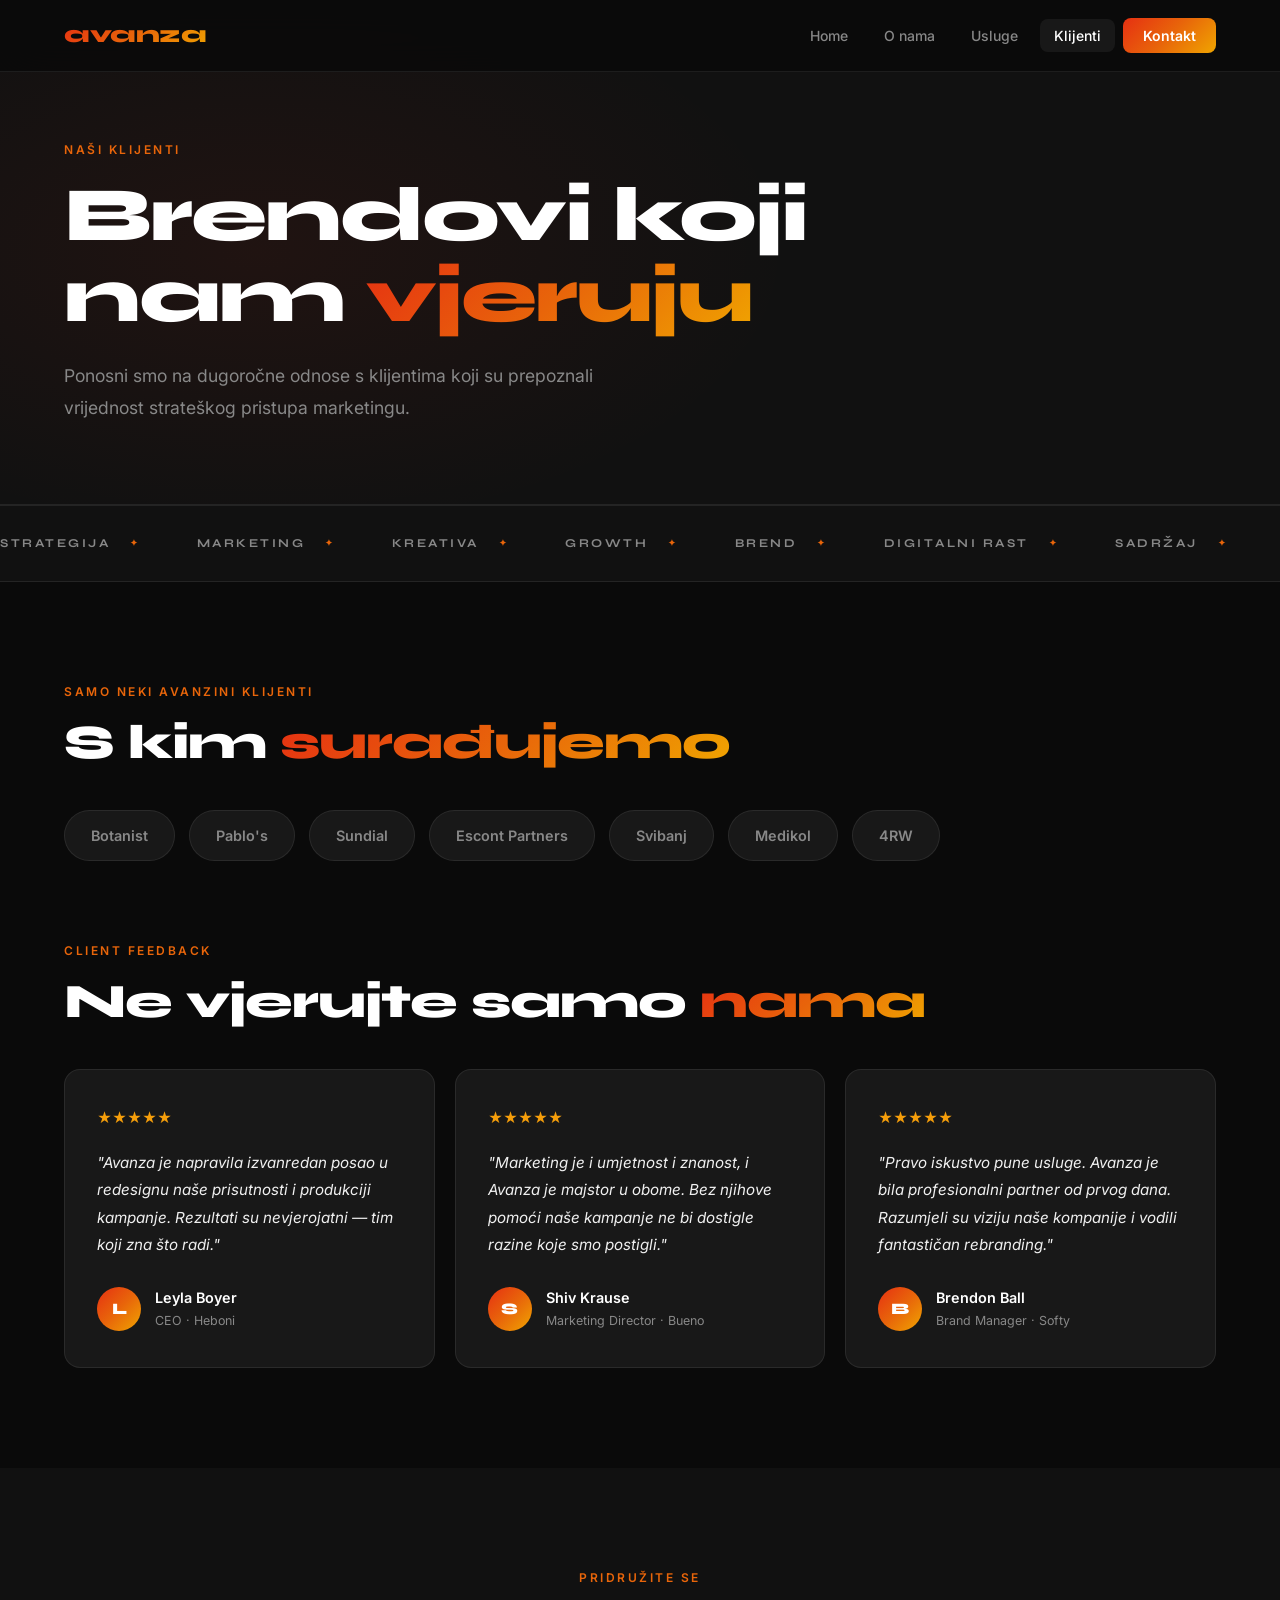
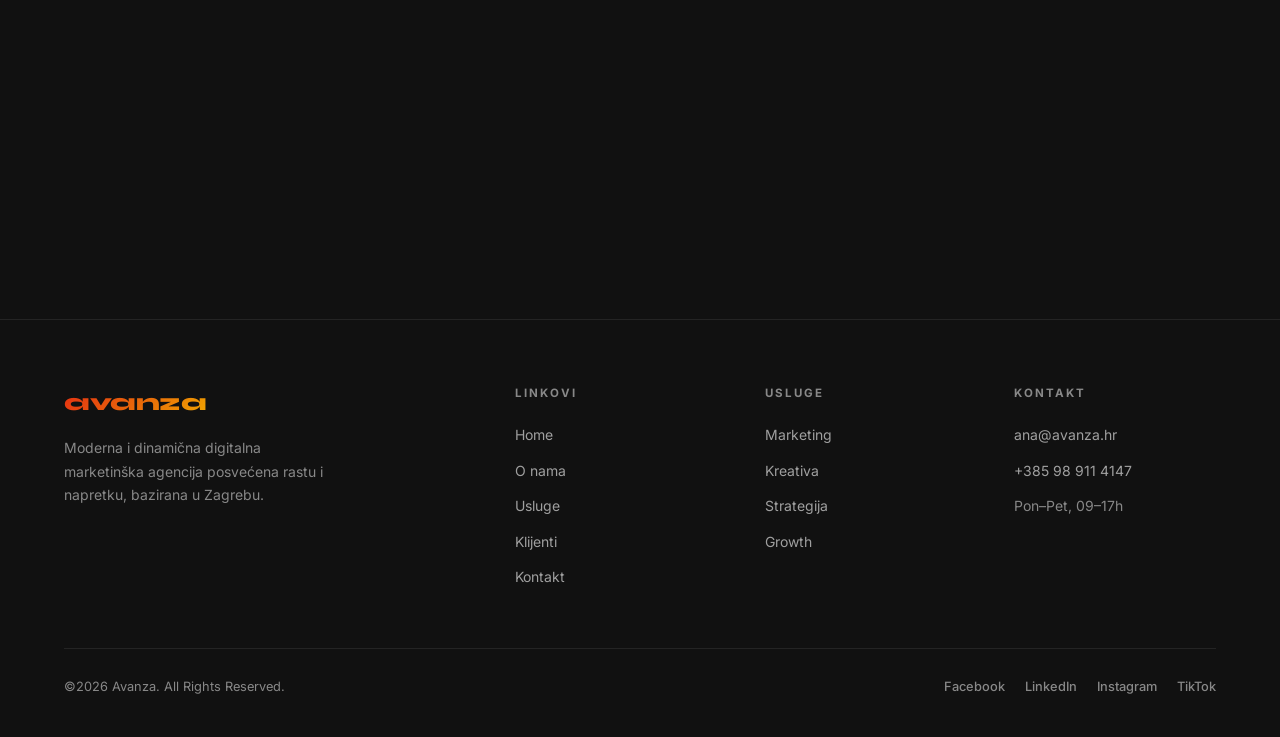
==== klijenti.html @ 8316160d "Add files via upload" ====
<!DOCTYPE html>
<html lang="hr">
<head>
<meta charset="UTF-8" />
<meta name="viewport" content="width=device-width, initial-scale=1.0" />
<title>Klijenti — Avanza</title>
<link rel="stylesheet" href="style.css" />
<style>
.clients-grid { display: flex; flex-wrap: wrap; gap: 14px; margin-bottom: 80px; }
.client-pill {
  padding: 13px 26px; border: 1px solid var(--border); border-radius: 100px;
  font-size: 0.9rem; font-weight: 600; color: var(--grey);
  background: var(--card-bg); transition: all 0.2s; cursor: default;
}
.client-pill:hover { border-color: rgba(230,48,18,0.4); color: var(--white); background: rgba(230,48,18,0.08); }
.testimonials-grid { display: grid; grid-template-columns: repeat(3,1fr); gap: 20px; }
.testimonial {
  background: var(--card-bg); border: 1px solid var(--border);
  border-radius: 16px; padding: 36px 32px; transition: all 0.3s;
}
.testimonial:hover { border-color: rgba(230,48,18,0.2); transform: translateY(-4px); }
.stars { display: flex; gap: 4px; margin-bottom: 20px; color: #f59e0b; font-size: 0.9rem; }
.testimonial-text { color: var(--light); font-size: 0.95rem; line-height: 1.8; margin-bottom: 28px; font-style: italic; }
.author { display: flex; align-items: center; gap: 14px; }
.avatar {
  width: 44px; height: 44px; border-radius: 50%; background: var(--grad);
  display: flex; align-items: center; justify-content: center;
  font-family: 'Syne', sans-serif; font-weight: 800; color: white; font-size: 1rem; flex-shrink: 0;
}
.author-name { font-weight: 600; font-size: 0.9rem; margin-bottom: 2px; }
.author-role { font-size: 0.78rem; color: var(--grey); }
@media (max-width: 900px) { .testimonials-grid { grid-template-columns: 1fr; } }
</style>
</head>
<body>
<div id="nav-placeholder"></div>

<div class="page-hero">
  <div class="page-hero-inner">
    <span class="eyebrow">Naši klijenti</span>
    <h1>Brendovi koji nam <span style="background:var(--grad-text);-webkit-background-clip:text;-webkit-text-fill-color:transparent;background-clip:text;">vjeruju</span></h1>
    <p>Ponosni smo na dugoročne odnose s klijentima koji su prepoznali vrijednost strateškog pristupa marketingu.</p>
  </div>
</div>

<div id="marquee"></div>

<!-- KLIJENTI -->
<section class="section">
  <div class="section-inner">
    <div class="fade-up" style="margin-bottom:40px;">
      <span class="eyebrow">Samo neki Avanzini klijenti</span>
      <h2 class="section-title">S kim <span class="accent">surađujemo</span></h2>
    </div>
    <div class="clients-grid fade-up">
      <div class="client-pill">Botanist</div>
      <div class="client-pill">Pablo's</div>
      <div class="client-pill">Sundial</div>
      <div class="client-pill">Escont Partners</div>
      <div class="client-pill">Svibanj</div>
      <div class="client-pill">Medikol</div>
      <div class="client-pill">4RW</div>
    </div>

    <!-- TESTIMONIALS -->
    <div class="fade-up" style="margin-bottom:40px;">
      <span class="eyebrow">Client feedback</span>
      <h2 class="section-title">Ne vjerujte samo <span class="accent">nama</span></h2>
    </div>
    <div class="testimonials-grid">
      <div class="testimonial fade-up">
        <div class="stars">★★★★★</div>
        <p class="testimonial-text">"Avanza je napravila izvanredan posao u redesignu naše prisutnosti i produkciji kampanje. Rezultati su nevjerojatni — tim koji zna što radi."</p>
        <div class="author">
          <div class="avatar">L</div>
          <div><div class="author-name">Leyla Boyer</div><div class="author-role">CEO · Heboni</div></div>
        </div>
      </div>
      <div class="testimonial fade-up">
        <div class="stars">★★★★★</div>
        <p class="testimonial-text">"Marketing je i umjetnost i znanost, i Avanza je majstor u obome. Bez njihove pomoći naše kampanje ne bi dostigle razine koje smo postigli."</p>
        <div class="author">
          <div class="avatar">S</div>
          <div><div class="author-name">Shiv Krause</div><div class="author-role">Marketing Director · Bueno</div></div>
        </div>
      </div>
      <div class="testimonial fade-up">
        <div class="stars">★★★★★</div>
        <p class="testimonial-text">"Pravo iskustvo pune usluge. Avanza je bila profesionalni partner od prvog dana. Razumjeli su viziju naše kompanije i vodili fantastičan rebranding."</p>
        <div class="author">
          <div class="avatar">B</div>
          <div><div class="author-name">Brendon Ball</div><div class="author-role">Brand Manager · Softy</div></div>
        </div>
      </div>
    </div>
  </div>
</section>

<section class="section section-dark" style="text-align:center;">
  <div class="section-inner">
    <span class="eyebrow">Pridružite se</span>
    <h2 class="section-title fade-up" style="margin:0 auto 20px;">Postanite naš <span class="accent">sljedeći uspjeh</span></h2>
    <p class="fade-up" style="color:var(--grey);font-size:1.05rem;max-width:480px;margin:0 auto 36px;">Razgovarajmo o tome kako Avanza može pomoći Vašem brendu da raste.</p>
    <div class="fade-up"><a href="kontakt.html" class="btn-primary">Kontaktirajte nas &rarr;</a></div>
  </div>
</section>

<div id="footer-placeholder"></div>
<script src="shared.js"></script>
<script>
  renderNav('klijenti.html');
  renderFooter();
  document.getElementById('marquee').innerHTML = renderMarquee();
  initAnimations();
</script>
</body>
</html>
---- style.css ----
@import url('https://fonts.googleapis.com/css2?family=Syne:wght@400;600;700;800&family=Inter:wght@300;400;500;600&display=swap');

*, *::before, *::after { box-sizing: border-box; margin: 0; padding: 0; }
html { scroll-behavior: smooth; }

:root {
  --black: #0a0a0a;
  --dark: #111111;
  --card-bg: #181818;
  --border: rgba(255,255,255,0.08);
  --white: #ffffff;
  --grey: #888888;
  --light: #f0f0f0;
  --grad: linear-gradient(135deg, #e63012, #e8650a, #f0a500);
  --grad-text: linear-gradient(135deg, #e63012, #e8650a, #f0a500);
  --red: #e63012;
  --orange: #e8650a;
  --gold: #f0a500;
}

body {
  background: var(--black);
  color: var(--white);
  font-family: 'Inter', sans-serif;
  font-size: 16px;
  line-height: 1.6;
  overflow-x: hidden;
}

/* ===== NAV ===== */
nav {
  position: fixed;
  top: 0; left: 0; right: 0;
  z-index: 100;
  padding: 0 5%;
  height: 72px;
  display: flex;
  align-items: center;
  justify-content: space-between;
  background: rgba(10,10,10,0.9);
  backdrop-filter: blur(20px);
  border-bottom: 1px solid var(--border);
  transition: background 0.3s;
}
.nav-logo {
  font-family: 'Syne', sans-serif;
  font-size: 1.5rem;
  font-weight: 800;
  background: var(--grad-text);
  -webkit-background-clip: text;
  -webkit-text-fill-color: transparent;
  background-clip: text;
  letter-spacing: -0.5px;
  text-decoration: none;
}
.nav-links {
  display: flex;
  gap: 8px;
  list-style: none;
  align-items: center;
}
.nav-links a {
  color: var(--grey);
  text-decoration: none;
  font-size: 0.875rem;
  font-weight: 500;
  padding: 8px 14px;
  border-radius: 8px;
  transition: all 0.2s;
}
.nav-links a:hover, .nav-links a.active { color: var(--white); background: rgba(255,255,255,0.06); }
.nav-cta {
  background: var(--grad) !important;
  color: white !important;
  padding: 9px 20px !important;
  border-radius: 8px;
  font-weight: 600 !important;
  transition: opacity 0.2s, transform 0.2s !important;
}
.nav-cta:hover { opacity: 0.9 !important; transform: translateY(-1px) !important; background: var(--grad) !important; }

/* ===== BUTTONS ===== */
.btn-primary {
  display: inline-flex;
  align-items: center;
  gap: 8px;
  background: var(--grad);
  color: white;
  padding: 14px 32px;
  border-radius: 10px;
  font-weight: 600;
  font-size: 0.95rem;
  text-decoration: none;
  transition: all 0.2s;
  box-shadow: 0 8px 32px rgba(230,48,18,0.25);
}
.btn-primary:hover { transform: translateY(-2px); box-shadow: 0 12px 40px rgba(230,48,18,0.35); }
.btn-secondary {
  display: inline-flex;
  align-items: center;
  gap: 8px;
  background: transparent;
  color: var(--white);
  padding: 14px 32px;
  border-radius: 10px;
  font-weight: 500;
  font-size: 0.95rem;
  text-decoration: none;
  border: 1px solid var(--border);
  transition: all 0.2s;
}
.btn-secondary:hover { background: rgba(255,255,255,0.05); border-color: rgba(255,255,255,0.2); }

/* ===== TYPOGRAPHY ===== */
.eyebrow {
  font-size: 0.75rem;
  font-weight: 600;
  letter-spacing: 2.5px;
  text-transform: uppercase;
  color: var(--orange);
  margin-bottom: 16px;
  display: block;
}
.section-title {
  font-family: 'Syne', sans-serif;
  font-size: clamp(2rem, 4vw, 3rem);
  font-weight: 800;
  line-height: 1.1;
  letter-spacing: -1px;
}
.section-title .accent {
  background: var(--grad-text);
  -webkit-background-clip: text;
  -webkit-text-fill-color: transparent;
  background-clip: text;
}
.section-sub {
  color: var(--grey);
  font-size: 1.05rem;
  line-height: 1.8;
  max-width: 560px;
}

/* ===== PAGE HERO ===== */
.page-hero {
  padding: 140px 5% 80px;
  border-bottom: 1px solid var(--border);
  background: var(--dark);
  position: relative;
  overflow: hidden;
}
.page-hero::before {
  content: '';
  position: absolute;
  top: 0; left: 0; right: 0; bottom: 0;
  background: radial-gradient(ellipse 60% 80% at 20% 50%, rgba(230,48,18,0.07) 0%, transparent 70%);
  pointer-events: none;
}
.page-hero-inner { max-width: 1200px; margin: 0 auto; position: relative; }
.page-hero h1 {
  font-family: 'Syne', sans-serif;
  font-size: clamp(2.8rem, 6vw, 5rem);
  font-weight: 800;
  line-height: 1.05;
  letter-spacing: -2px;
  margin-bottom: 24px;
  max-width: 800px;
}
.page-hero p {
  color: var(--grey);
  font-size: 1.1rem;
  line-height: 1.8;
  max-width: 560px;
}

/* ===== SECTIONS ===== */
.section { padding: 100px 5%; }
.section-inner { max-width: 1200px; margin: 0 auto; }
.section-dark { background: var(--dark); }

/* ===== CARDS ===== */
.card {
  background: var(--card-bg);
  border: 1px solid var(--border);
  border-radius: 16px;
  padding: 40px 36px;
  transition: border-color 0.3s, transform 0.3s;
  position: relative;
  overflow: hidden;
}
.card::before {
  content: '';
  position: absolute;
  top: 0; left: 0; right: 0;
  height: 2px;
  background: var(--grad);
  opacity: 0;
  transition: opacity 0.3s;
}
.card:hover { border-color: rgba(230,48,18,0.25); transform: translateY(-4px); }
.card:hover::before { opacity: 1; }
.card-num {
  font-size: 0.72rem;
  font-weight: 700;
  letter-spacing: 2px;
  color: var(--orange);
  margin-bottom: 16px;
}
.card-title {
  font-family: 'Syne', sans-serif;
  font-size: 1.4rem;
  font-weight: 700;
  margin-bottom: 12px;
  letter-spacing: -0.3px;
}
.card-text { color: var(--grey); font-size: 0.95rem; line-height: 1.75; }

/* ===== MARQUEE ===== */
.marquee-wrap {
  padding: 28px 0;
  border-top: 1px solid var(--border);
  border-bottom: 1px solid var(--border);
  overflow: hidden;
  background: var(--dark);
}
.marquee-track {
  display: flex;
  gap: 56px;
  animation: marquee 25s linear infinite;
  width: max-content;
}
.marquee-item {
  font-family: 'Syne', sans-serif;
  font-size: 0.75rem;
  font-weight: 700;
  letter-spacing: 2.5px;
  text-transform: uppercase;
  color: var(--grey);
  white-space: nowrap;
  display: flex;
  align-items: center;
  gap: 20px;
}
.marquee-item::after { content: '✦'; color: var(--orange); font-size: 0.55rem; }
@keyframes marquee { from { transform: translateX(0); } to { transform: translateX(-50%); } }

/* ===== FOOTER ===== */
footer {
  background: var(--dark);
  border-top: 1px solid var(--border);
  padding: 64px 5% 40px;
}
.footer-grid {
  max-width: 1200px;
  margin: 0 auto;
  display: grid;
  grid-template-columns: 2fr 1fr 1fr 1fr;
  gap: 48px;
  margin-bottom: 48px;
}
.footer-brand p { color: var(--grey); font-size: 0.875rem; line-height: 1.7; margin-top: 14px; max-width: 260px; }
.footer-col h4 {
  font-size: 0.72rem;
  font-weight: 700;
  letter-spacing: 2px;
  text-transform: uppercase;
  color: var(--grey);
  margin-bottom: 20px;
}
.footer-col ul { list-style: none; }
.footer-col li { margin-bottom: 10px; }
.footer-col a {
  color: rgba(255,255,255,0.6);
  text-decoration: none;
  font-size: 0.875rem;
  transition: color 0.2s;
}
.footer-col a:hover { color: var(--white); }
.footer-bottom {
  max-width: 1200px;
  margin: 0 auto;
  padding-top: 28px;
  border-top: 1px solid var(--border);
  display: flex;
  justify-content: space-between;
  align-items: center;
  gap: 16px;
  flex-wrap: wrap;
}
.footer-bottom p { color: var(--grey); font-size: 0.8rem; }
.social-links { display: flex; gap: 20px; }
.social-links a {
  color: var(--grey);
  text-decoration: none;
  font-size: 0.8rem;
  font-weight: 500;
  transition: color 0.2s;
}
.social-links a:hover { color: var(--white); }

/* ===== ANIMATIONS ===== */
.fade-up {
  opacity: 0;
  transform: translateY(24px);
  transition: opacity 0.6s ease, transform 0.6s ease;
}
.fade-up.visible { opacity: 1; transform: translateY(0); }

/* ===== DIVIDER ===== */
.divider { border: none; border-top: 1px solid var(--border); margin: 0; }

/* ===== RESPONSIVE ===== */
@media (max-width: 900px) {
  .footer-grid { grid-template-columns: 1fr 1fr; gap: 36px; }
  .nav-links li:not(:last-child) { display: none; }
}
@media (max-width: 600px) {
  .footer-grid { grid-template-columns: 1fr; }
  .section { padding: 70px 5%; }
  .page-hero { padding: 120px 5% 60px; }
}
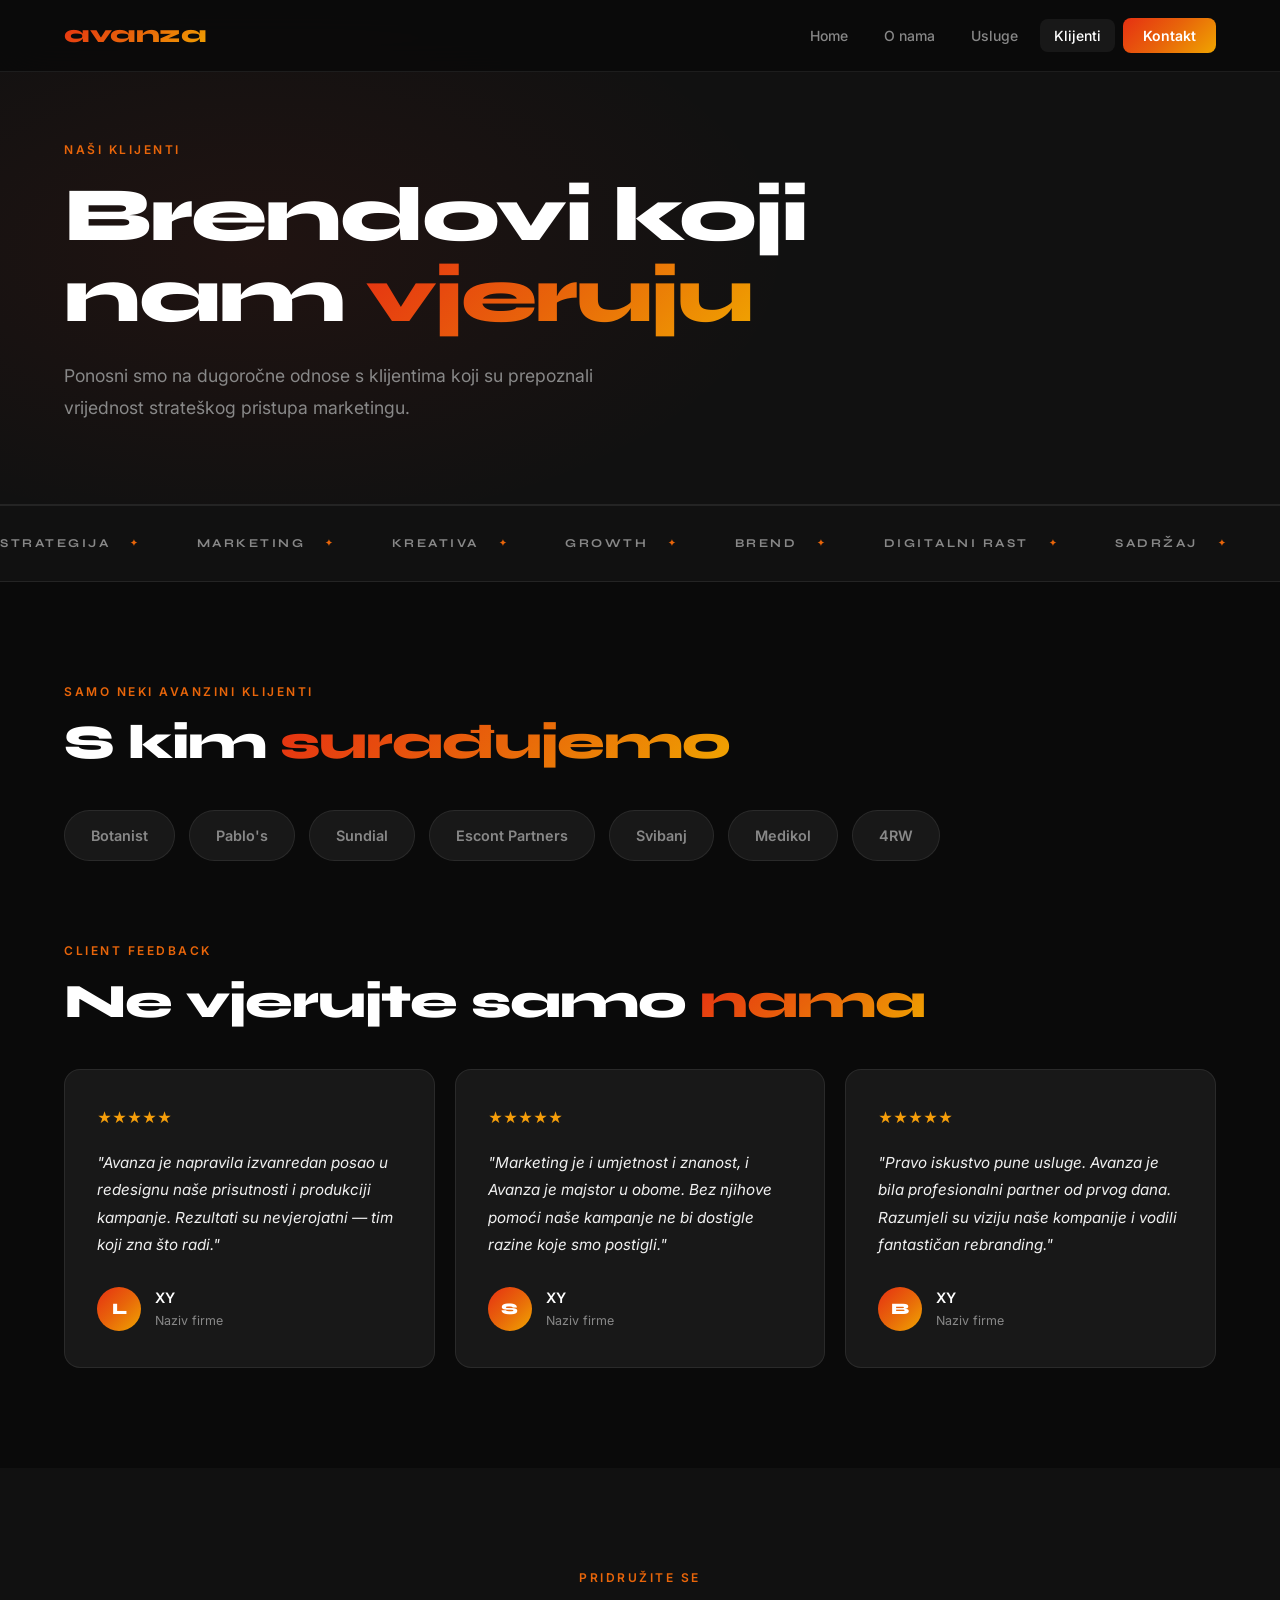
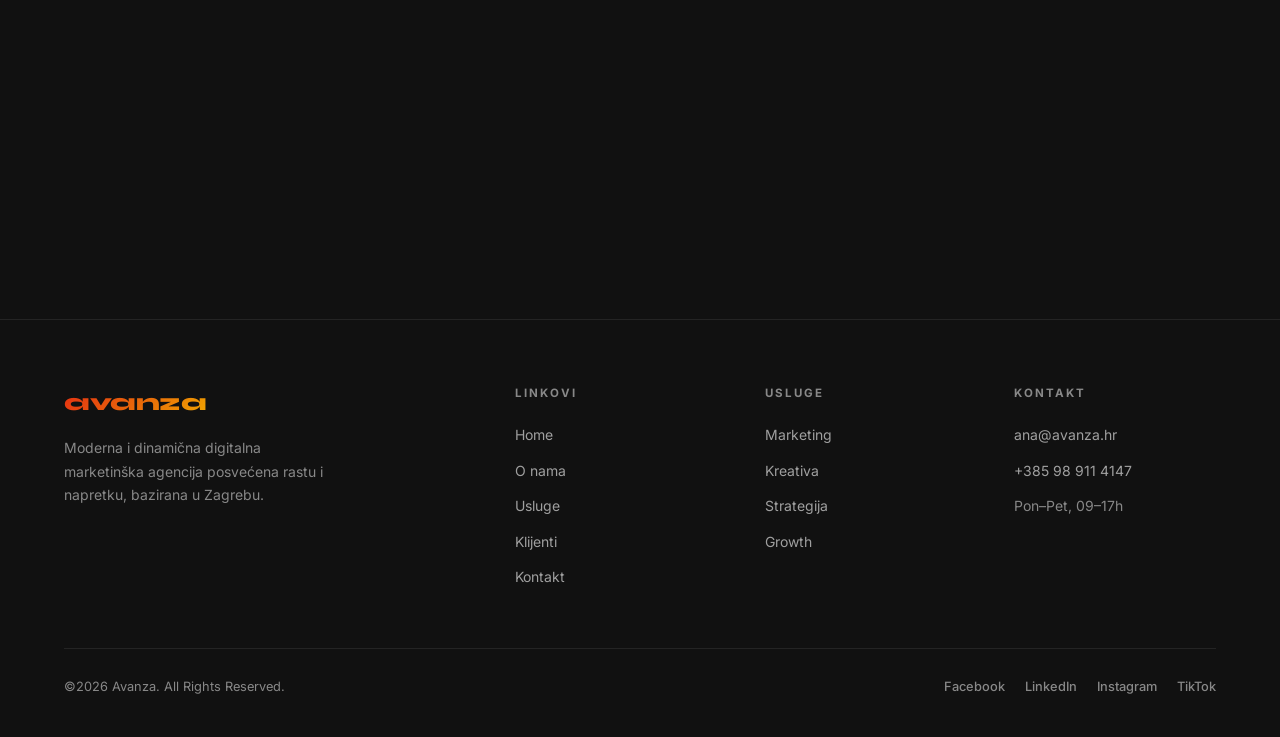
==== commit 99a299fb: "Add files via upload" ====
--- a/klijenti.html
+++ b/klijenti.html
@@ -73,7 +73,7 @@
         <p class="testimonial-text">"Avanza je napravila izvanredan posao u redesignu naše prisutnosti i produkciji kampanje. Rezultati su nevjerojatni — tim koji zna što radi."</p>
         <div class="author">
           <div class="avatar">L</div>
-          <div><div class="author-name">Leyla Boyer</div><div class="author-role">CEO · Heboni</div></div>
+          <div><div class="author-name">XY</div><div class="author-role">Naziv firme</div></div>
         </div>
       </div>
       <div class="testimonial fade-up">
@@ -81,7 +81,7 @@
         <p class="testimonial-text">"Marketing je i umjetnost i znanost, i Avanza je majstor u obome. Bez njihove pomoći naše kampanje ne bi dostigle razine koje smo postigli."</p>
         <div class="author">
           <div class="avatar">S</div>
-          <div><div class="author-name">Shiv Krause</div><div class="author-role">Marketing Director · Bueno</div></div>
+          <div><div class="author-name">XY</div><div class="author-role">Naziv firme</div></div>
         </div>
       </div>
       <div class="testimonial fade-up">
@@ -89,7 +89,7 @@
         <p class="testimonial-text">"Pravo iskustvo pune usluge. Avanza je bila profesionalni partner od prvog dana. Razumjeli su viziju naše kompanije i vodili fantastičan rebranding."</p>
         <div class="author">
           <div class="avatar">B</div>
-          <div><div class="author-name">Brendon Ball</div><div class="author-role">Brand Manager · Softy</div></div>
+          <div><div class="author-name">XY</div><div class="author-role">Naziv firme</div></div>
         </div>
       </div>
     </div>
